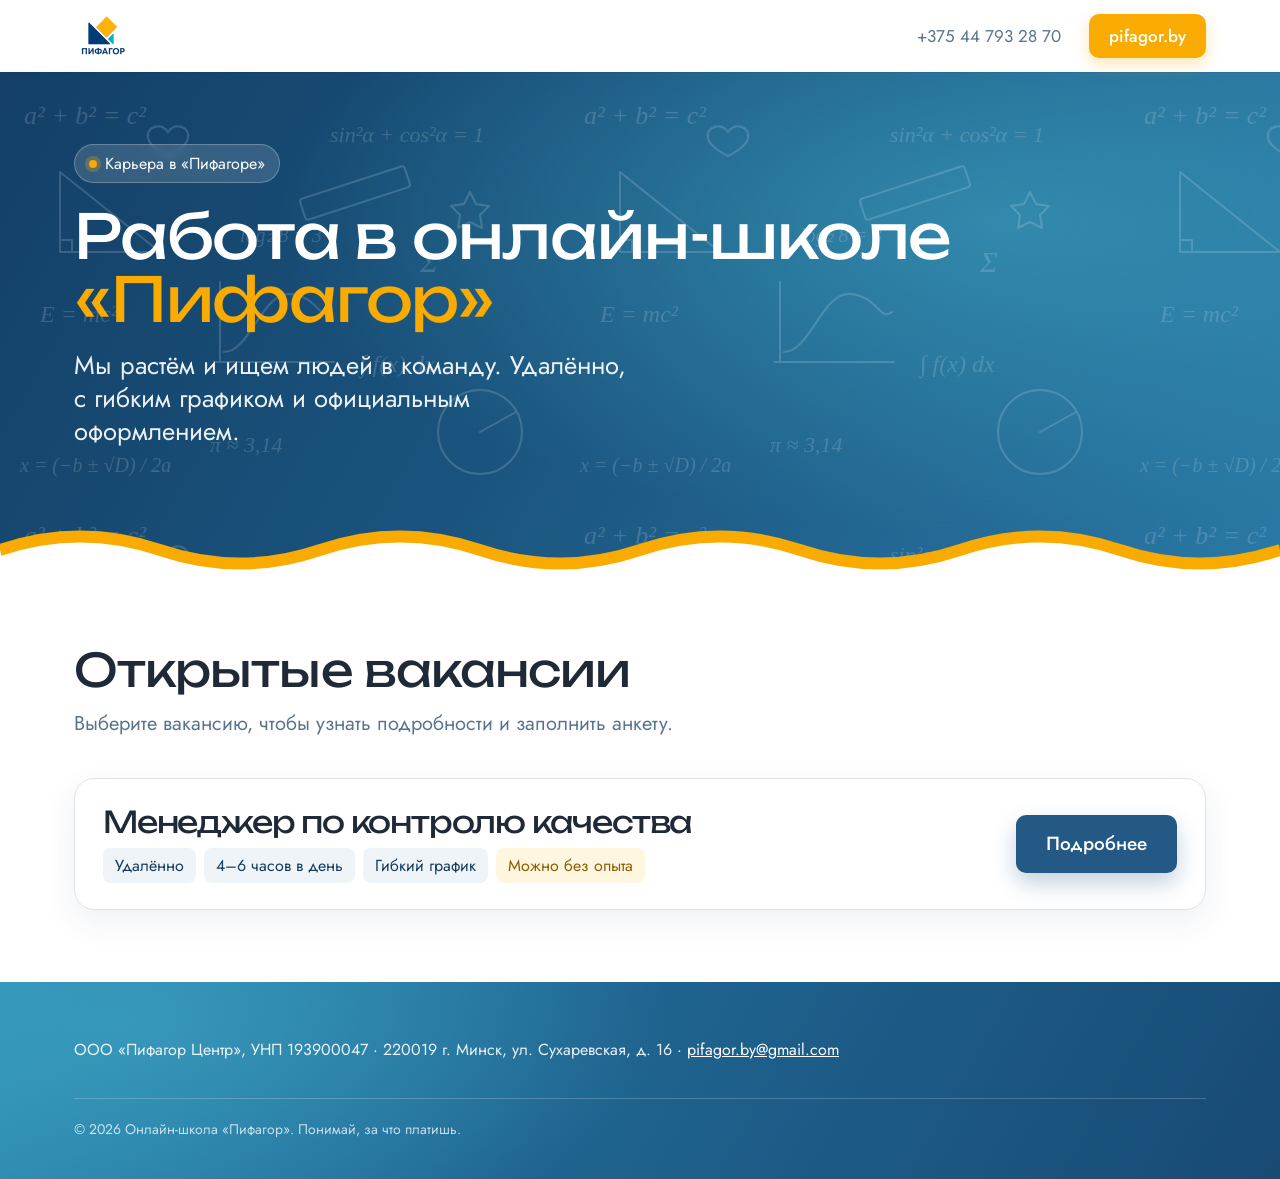
==== index.html @ 450ae8c8 "Add files via upload" ====
<!doctype html>
<html lang="ru">
<head>
  <meta charset="utf-8">
  <meta name="viewport" content="width=device-width, initial-scale=1">
  <title>Вакансии онлайн-школы «Пифагор»</title>
  <meta name="description" content="Работа в онлайн-школе «Пифагор»: удалённо, гибкий график, официальное оформление.">
  <meta name="theme-color" content="#1a547e">
  <meta property="og:title" content="Вакансии онлайн-школы «Пифагор»">
  <meta property="og:description" content="Удалённая работа в растущей онлайн-школе. Можно без опыта.">
  <meta property="og:image" content="https://nikolajcikstas.github.io/anketa-pifagor/assets/og-vacancy.jpg">
  <link rel="icon" type="image/png" href="assets/favicon.png">
  <link rel="apple-touch-icon" href="assets/icon-180.png">
  <link rel="preconnect" href="https://fonts.googleapis.com">
  <link rel="preconnect" href="https://fonts.gstatic.com" crossorigin>
  <link href="https://fonts.googleapis.com/css2?family=Unbounded:wght@400;500&family=Jost:wght@400;500;600&display=swap" rel="stylesheet">
  <link rel="stylesheet" href="assets/style.css">
  <style>
    .jobs { display: grid; gap: 18px; }
    .job { display: grid; grid-template-columns: 1fr auto; gap: 18px; align-items: center; background: #fff; border: 1px solid var(--line); border-radius: 20px; padding: 26px 28px; text-decoration: none; color: var(--text); box-shadow: 0 12px 34px rgba(18,59,94,.07); transition: transform .2s, box-shadow .2s; }
    .job:hover { transform: translateY(-3px); box-shadow: 0 18px 40px rgba(18,59,94,.12); }
    .job h2 { font-family: var(--font-head); font-weight: 400; letter-spacing: -.04em; font-size: clamp(22px, 2.6vw, 30px); margin: 0 0 10px; line-height: 1.1; }
    .job .tags { display: flex; flex-wrap: wrap; gap: 8px; }
    .job .tag { background: var(--bg-card); color: var(--navy-deep); padding: 6px 12px; border-radius: 8px; font-size: 16px; }
    .job .tag--gold { background: var(--gold-soft); color: #8a5d00; }
    @media (max-width: 600px) { .job { grid-template-columns: 1fr; padding: 22px 18px; } .job .btn { width: 100%; } }
  </style>
</head>
<body>
<header class="site-header">
  <div class="container">
    <a class="brand" href="https://pifagor.by/" aria-label="Онлайн-школа «Пифагор» — на главную"><img src="assets/logo.png" alt="Пифагор" width="57" height="52"></a>
    <nav class="header-nav"><a class="phone" href="tel:+375447932870">+375 44 793 28 70</a><a class="btn-header" href="https://pifagor.by/">pifagor.by</a></nav>
  </div>
</header>
<main>
  <section class="hero" style="padding-bottom:90px">
    <div class="container" style="grid-template-columns:1fr">
      <div>
        <div class="hero-badge"><span class="dot"></span> Карьера в «Пифагоре»</div>
        <h1>Работа в&nbsp;онлайн-школе <span class="accent">«Пифагор»</span></h1>
        <p class="hero-lead">Мы растём и ищем людей в команду. Удалённо, с гибким графиком и официальным оформлением.</p>
      </div>
    </div>
  </section>
  <svg class="wave" viewBox="0 0 1440 46" preserveAspectRatio="none" aria-hidden="true"><path d="M0 22 C 60 4, 120 4, 180 22 S 300 40, 360 22 S 480 4, 540 22 S 660 40, 720 22 S 840 4, 900 22 S 1020 40, 1080 22 S 1200 4, 1260 22 S 1380 40, 1440 22 V 46 H 0 Z" fill="#fff"/><path d="M0 22 C 60 4, 120 4, 180 22 S 300 40, 360 22 S 480 4, 540 22 S 660 40, 720 22 S 840 4, 900 22 S 1020 40, 1080 22 S 1200 4, 1260 22 S 1380 40, 1440 22" fill="none" stroke="#f9ab01" stroke-width="12"/></svg>
  <section class="section">
    <div class="container">
      <h2 class="section-title">Открытые вакансии</h2>
      <p class="section-sub">Выберите вакансию, чтобы узнать подробности и заполнить анкету.</p>
      <div class="jobs">
        <a class="job" href="vakansii/menedzher-po-kontrolyu-kachestva/">
          <div>
            <h2>Менеджер по контролю качества</h2>
            <div class="tags"><span class="tag">Удалённо</span><span class="tag">4–6 часов в день</span><span class="tag">Гибкий график</span><span class="tag tag--gold">Можно без опыта</span></div>
          </div>
          <span class="btn btn-navy">Подробнее</span>
        </a>
      </div>
    </div>
  </section>
</main>
<footer class="site-footer">
  <div class="container">
    <div class="footer-legal">ООО «Пифагор Центр», УНП 193900047 · 220019 г. Минск, ул. Сухаревская, д. 16 · <a href="mailto:pifagor.by@gmail.com" style="color:#fff">pifagor.by@gmail.com</a></div>
    <div class="copyright">© 2026 Онлайн-школа «Пифагор». Понимай, за что платишь.</div>
  </div>
</footer>
</body>
</html>
---- assets/style.css ----
/* Пифагор — вакансии. Палитра и шрифты повторяют pifagor.by */
:root {
  --navy: #1a547e;
  --navy-2: #245985;
  --navy-deep: #123b5e;
  --gold: #f9ab01;
  --gold-soft: #fff6e0;
  --cyan: #40a8c5;
  --teal: #1d809f;
  --bg: #ffffff;
  --bg-soft: #f4fafc;
  --bg-card: #eef4f8;
  --line: #dfe3e8;
  --text: #1f2937;
  --muted: #5a738e;
  --danger: #b91c1c;
  --ok: #15803d;
  --radius: 16px;
  --field-h: 54px;
  --font-head: "Unbounded", "Jost", sans-serif;
  --font-body: "Jost", system-ui, -apple-system, "Segoe UI", Roboto, sans-serif;
  color-scheme: light;
}

*, *::before, *::after { box-sizing: border-box; }
html { scroll-behavior: smooth; -webkit-text-size-adjust: 100%; }
body {
  margin: 0;
  background: var(--bg);
  color: var(--text);
  font-family: var(--font-body);
  font-size: 18px;
  line-height: 1.45;
  -webkit-font-smoothing: antialiased;
  -moz-osx-font-smoothing: grayscale;
  text-rendering: optimizeLegibility;
  font-kerning: normal;
  letter-spacing: 0;
  word-spacing: normal;
  overflow-x: hidden;
}
img { max-width: 100%; display: block; }
a { color: var(--navy-2); }
.container { width: 100%; max-width: 1180px; margin: 0 auto; padding: 0 24px; }
[hidden] { display: none !important; }
.visually-hidden { position: absolute !important; width: 1px; height: 1px; overflow: hidden; clip: rect(0 0 0 0); white-space: nowrap; }

/* ---------- Header ---------- */
.site-header { background: #fff; position: sticky; top: 0; z-index: 30; box-shadow: 0 1px 0 rgba(15, 40, 70, .06); }
.site-header .container { display: flex; align-items: center; justify-content: space-between; height: 72px; gap: 16px; }
.brand { display: flex; align-items: center; text-decoration: none; }
.brand img { height: 52px; width: auto; }
.header-nav { display: flex; align-items: center; gap: 28px; font-size: 17px; }
.header-nav a { color: var(--text); text-decoration: none; transition: color .15s; }
.header-nav a:hover { color: var(--navy-2); }
.header-nav .phone { color: var(--muted); }
.btn-header { background: var(--gold); color: #fff !important; padding: 10px 20px; border-radius: 10px; font-weight: 500; box-shadow: 0 6px 16px rgba(249, 171, 1, .3); }
.btn-header:hover { filter: brightness(1.05); }

/* ---------- Hero ---------- */
.hero {
  position: relative;
  color: #fff;
  background:
    radial-gradient(1200px 520px at 78% 30%, rgba(64, 168, 197, .55), transparent 60%),
    linear-gradient(120deg, #133f66 0%, #1a547e 45%, #2a79a6 100%);
  overflow: hidden;
  padding: 72px 0 120px;
}
.hero::before { /* математические «каракули», как на главной */
  content: "";
  position: absolute; inset: 0;
  background-image: url("doodles.svg");
  background-size: 560px auto;
  opacity: .16;
  pointer-events: none;
}
.hero .container { position: relative; display: grid; grid-template-columns: 1.4fr .6fr; align-items: end; gap: 24px; }
.hero .container > *, .apply-grid > *, .offer-wrap > * { min-width: 0; }
.hero-badge {
  display: inline-flex; align-items: center; gap: 8px;
  background: rgba(255, 255, 255, .14); border: 1px solid rgba(255, 255, 255, .25);
  padding: 7px 14px; border-radius: 999px; font-size: 16px; margin-bottom: 22px;
  backdrop-filter: blur(4px);
}
.hero-badge .dot { width: 8px; height: 8px; border-radius: 50%; background: var(--gold); box-shadow: 0 0 0 4px rgba(249, 171, 1, .25); }
.hero h1 {
  font-family: var(--font-head); font-weight: 400;
  font-size: clamp(34px, 4.8vw, 62px); line-height: 1.02; letter-spacing: -.02em;
  margin: 0 0 18px;
}
.hero h1 .accent { color: var(--gold); display: block; }
.hero-lead { font-size: clamp(19px, 2vw, 26px); line-height: 1.3; max-width: 560px; margin: 0 0 30px; color: rgba(255, 255, 255, .92); }
.hero-chips { display: flex; flex-wrap: wrap; gap: 10px; margin-bottom: 34px; }
.chip {
  display: inline-flex; align-items: center; gap: 8px;
  background: #fff; color: var(--navy-deep); border-radius: 10px;
  padding: 9px 14px; font-size: 17px; line-height: 1.1;
  box-shadow: 0 6px 18px rgba(8, 30, 55, .18);
}
.chip svg { flex: none; }
.hero-cta { display: flex; flex-wrap: wrap; gap: 14px; align-items: center; }
.hero-art { position: relative; align-self: end; justify-self: center; margin-bottom: -120px; }
.hero-art img { width: min(380px, 100%); filter: drop-shadow(0 30px 40px rgba(5, 25, 45, .35)); }

/* ---------- Buttons ---------- */
.btn {
  -webkit-appearance: none; appearance: none; border: 0; cursor: pointer;
  display: inline-flex; align-items: center; justify-content: center; gap: 10px;
  min-height: 58px; padding: 0 30px; border-radius: 10px;
  font-family: var(--font-body); font-size: 19px; font-weight: 500; text-decoration: none;
  transition: transform .15s ease, box-shadow .15s ease, background .15s, filter .15s;
}
.btn:active { transform: translateY(1px); }
.btn-gold { background: var(--gold); color: #fff; box-shadow: 0 10px 24px rgba(249, 171, 1, .35); }
.btn-gold:hover { filter: brightness(1.05); box-shadow: 0 12px 28px rgba(249, 171, 1, .45); }
.btn-navy { background: var(--navy-2); color: #fff; box-shadow: 0 10px 22px rgba(36, 89, 133, .28); }
.btn-navy:hover { background: #1f4f78; }
.btn-ghost { background: #fff; color: var(--navy-2); border: 1.5px solid var(--line); }
.btn-ghost:hover { border-color: var(--navy-2); }
.btn-link-light { color: #fff; text-decoration: underline; text-underline-offset: 4px; font-size: 18px; }
.btn[disabled] { opacity: .6; cursor: progress; }

/* ---------- Wave ---------- */
.wave { display: block; width: 100%; height: 46px; margin-top: -40px; position: relative; z-index: 3; }
.wave--top { margin-top: 0; margin-bottom: -6px; }

/* ---------- Sections ---------- */
section { scroll-margin-top: 80px; }
.section { padding: 72px 0; }
.section--soft { background: var(--bg-soft); }
.section-title {
  font-family: var(--font-head); font-weight: 400; letter-spacing: -.02em;
  font-size: clamp(28px, 3.6vw, 46px); line-height: 1.05; margin: 0 0 14px;
}
.section-sub { color: var(--muted); font-size: 20px; margin: 0 0 40px; max-width: 720px; }

/* intro from Ivan */
.intro { display: grid; grid-template-columns: auto 1fr; gap: 22px; align-items: start; background: #fff; border: 1px solid var(--line); border-radius: 20px; padding: 28px 30px; box-shadow: 0 12px 34px rgba(18, 59, 94, .07); }
.intro-avatar { width: 64px; height: 64px; border-radius: 50%; background: linear-gradient(135deg, var(--navy-2), var(--cyan)); color: #fff; display: grid; place-items: center; font-family: var(--font-head); font-size: 26px; }
.intro p { margin: 0 0 8px; font-size: 20px; }
.intro .sign { color: var(--muted); font-size: 16px; margin: 0; }

/* duties */
.duties { display: grid; grid-template-columns: repeat(3, 1fr); gap: 18px; }
.duty {
  position: relative; background: var(--bg-card); border-radius: var(--radius);
  padding: 26px 24px 24px; overflow: hidden; min-height: 170px;
  transition: transform .2s ease, box-shadow .2s ease;
}
.duty:hover { transform: translateY(-3px); box-shadow: 0 16px 30px rgba(18, 59, 94, .1); }
.duty:nth-child(3n+2) { background: #e7f5f9; }
.duty:nth-child(3n) { background: var(--gold-soft); }
.duty-icon { width: 48px; height: 48px; border-radius: 12px; background: #fff; display: grid; place-items: center; margin-bottom: 16px; color: var(--navy-2); box-shadow: 0 6px 14px rgba(18, 59, 94, .08); }
.duty:nth-child(3n+2) .duty-icon { color: var(--teal); }
.duty:nth-child(3n) .duty-icon { color: #d99400; }
.duty p { margin: 0; font-size: 19px; line-height: 1.35; }
.duty::after { /* большой полупрозрачный номер, как буквы-предметы на главной */
  content: attr(data-n); position: absolute; right: 14px; bottom: -18px;
  font-family: var(--font-head); font-size: 96px; letter-spacing: -.03em;
  color: rgba(26, 84, 126, .08); line-height: 1; pointer-events: none;
}

/* offer */
.offer-wrap { display: grid; grid-template-columns: 1fr 1fr; gap: 48px 64px; }
.offer-list { list-style: none; padding: 0; margin: 0; display: grid; gap: 22px; }
.offer-item { display: grid; grid-template-columns: 58px 1fr; gap: 14px; align-items: start; }
.offer-num { font-family: var(--font-head); font-size: 34px; letter-spacing: -.02em; color: var(--gold); line-height: 1; padding-top: 2px; }
.offer-item h3 { margin: 0 0 2px; font-size: 21px; font-weight: 500; }
.offer-item p { margin: 0; color: var(--muted); font-size: 17px; }
.who-card {
  position: relative; border-radius: 22px; padding: 36px 34px; color: #fff; overflow: hidden;
  background: radial-gradient(500px 300px at 90% 0%, rgba(64, 168, 197, .6), transparent 60%), linear-gradient(140deg, #133f66, #1f6591);
  align-self: start;
}
.who-card::before { content: ""; position: absolute; inset: 0; background: url("doodles.svg") center/420px auto; opacity: .12; }
.who-card > * { position: relative; }
.who-card h3 { font-family: var(--font-head); font-weight: 400; font-size: 28px; letter-spacing: -.02em; margin: 0 0 16px; line-height: 1.1; }
.who-card ul { margin: 0 0 26px; padding: 0; list-style: none; display: grid; gap: 10px; font-size: 19px; }
.who-card li { display: flex; gap: 10px; align-items: flex-start; }
.who-card li::before { content: ""; flex: none; width: 10px; height: 10px; margin-top: 8px; background: var(--gold); transform: rotate(45deg); border-radius: 2px; }
.who-card .slogan { font-family: var(--font-head); font-size: 15px; letter-spacing: .02em; color: var(--gold); text-transform: uppercase; margin: 0 0 10px; }

/* steps of hiring */
.hire-steps { display: grid; grid-template-columns: repeat(4, 1fr); gap: 16px; counter-reset: s; }
.hire-step { background: #fff; border: 1px solid var(--line); border-radius: var(--radius); padding: 22px 20px; position: relative; }
.hire-step .n { width: 36px; height: 36px; border-radius: 50%; background: var(--navy-2); color: #fff; display: grid; place-items: center; font-family: var(--font-head); font-size: 15px; margin-bottom: 12px; }
.hire-step:last-child .n { background: var(--gold); }
.hire-step h3 { margin: 0 0 4px; font-size: 20px; font-weight: 500; }
.hire-step p { margin: 0; color: var(--muted); font-size: 16px; }

/* ---------- Form ---------- */
.apply { background: var(--bg-soft); padding: 80px 0 90px; position: relative; }
.apply-grid { display: grid; grid-template-columns: .85fr 1.15fr; gap: 48px; align-items: start; }
.apply-aside h2 { margin-bottom: 16px; }
.apply-aside p { color: var(--muted); font-size: 19px; margin: 0 0 22px; }
.aside-contacts { display: grid; gap: 12px; margin-top: 28px; }
.aside-contacts a { display: inline-flex; align-items: center; gap: 12px; color: var(--text); text-decoration: none; font-size: 18px; }
.aside-contacts a:hover { color: var(--navy-2); }
.aside-contacts .ic { width: 42px; height: 42px; border-radius: 12px; display: grid; place-items: center; color: #fff; flex: none; }
.ic-inst { background: radial-gradient(circle at 30% 107%, #fdf497 0%, #fd5949 45%, #d6249f 60%, #285AEB 90%); }
.ic-mail { background: var(--navy-2); }
.ic-phone { background: var(--teal); }

.form-card {
  background: #fff; border-radius: 22px; padding: 34px 34px 28px;
  box-shadow: 0 24px 60px rgba(18, 59, 94, .12);
  border-bottom: 4px solid var(--gold);
  position: relative;
}
.form-head { display: flex; align-items: center; gap: 16px; margin-bottom: 24px; }
.progress-ring { width: 56px; height: 56px; flex: none; position: relative; }
.progress-ring svg { width: 56px; height: 56px; transform: rotate(-90deg); }
.progress-ring circle { fill: none; stroke-width: 4; }
.progress-ring .bg { stroke: #eef0f4; }
.progress-ring .fg { stroke: var(--gold); stroke-linecap: round; transition: stroke-dashoffset .4s ease; }
.progress-ring span { position: absolute; inset: 0; display: grid; place-items: center; font-size: 15px; font-weight: 500; color: var(--navy-deep); }
.form-head h3 { margin: 0; font-family: var(--font-head); font-weight: 400; font-size: 22px; letter-spacing: -.01em; line-height: 1.15; }
.form-head small { display: block; color: var(--muted); font-size: 15px; margin-top: 4px; font-family: var(--font-body); letter-spacing: 0; }

.step { display: none; animation: fadeIn .3s ease; }
.step.is-active { display: block; }
@keyframes fadeIn { from { opacity: 0; transform: translateY(6px); } to { opacity: 1; transform: none; } }

.field { margin-bottom: 16px; }
.field-row { display: grid; grid-template-columns: 1fr 1fr; gap: 14px; }
.label { display: block; font-size: 16px; color: var(--muted); margin: 0 0 7px; }
.label .req { color: var(--danger); }
.input, .select, .textarea {
  width: 100%; height: var(--field-h); padding: 0 18px;
  border: 1.5px solid var(--line); border-radius: 10px; background: #fff;
  font-family: var(--font-body); font-size: 18px; color: var(--text);
  transition: border-color .15s, box-shadow .15s;
  -webkit-appearance: none; appearance: none;
}
.textarea { height: auto; min-height: 116px; padding: 14px 18px; resize: vertical; line-height: 1.4; }
.select { background-image: url("data:image/svg+xml,%3Csvg xmlns='http://www.w3.org/2000/svg' width='14' height='14' viewBox='0 0 24 24' fill='none' stroke='%235a738e' stroke-width='2.5' stroke-linecap='round' stroke-linejoin='round'%3E%3Cpath d='m6 9 6 6 6-6'/%3E%3C/svg%3E"); background-repeat: no-repeat; background-position: right 16px center; padding-right: 44px; }
.input::placeholder, .textarea::placeholder { color: #9ca3af; }
.input:focus, .select:focus, .textarea:focus { outline: none; border-color: var(--navy-2); box-shadow: 0 0 0 4px rgba(36, 89, 133, .12); }
.field.has-error .input, .field.has-error .select, .field.has-error .textarea { border-color: var(--danger); background: #fef2f2; }
.error-msg { display: none; color: var(--danger); font-size: 15px; margin-top: 6px; }
.field.has-error .error-msg { display: block; }
.hint { color: var(--muted); font-size: 14px; margin-top: 6px; }

.choices { display: flex; flex-wrap: wrap; gap: 8px; }
.choice { position: relative; }
.choice input { position: absolute; opacity: 0; inset: 0; cursor: pointer; margin: 0; }
.choice span {
  display: inline-flex; align-items: center; min-height: 46px; padding: 0 16px;
  border: 1.5px solid var(--line); border-radius: 10px; font-size: 17px; background: #fff;
  transition: all .15s; user-select: none;
}
.choice input:checked + span { border-color: var(--navy-2); background: #eaf2f9; color: var(--navy-deep); box-shadow: inset 0 0 0 1px var(--navy-2); }
.choice input:focus-visible + span { box-shadow: 0 0 0 4px rgba(36, 89, 133, .18); }
.field.has-error .choice span { border-color: #f1b3b3; }

.consent { display: grid; grid-template-columns: 24px 1fr; gap: 12px; align-items: start; font-size: 15px; color: var(--muted); line-height: 1.4; margin: 8px 0 18px; cursor: pointer; }
.consent input { width: 22px; height: 22px; margin: 1px 0 0; accent-color: var(--navy-2); cursor: pointer; }
.field.has-error .consent { color: var(--danger); }

.form-actions { display: flex; gap: 12px; margin-top: 8px; }
.form-actions .btn { flex: 1; }
.form-actions .btn-ghost { flex: 0 0 auto; padding: 0 22px; }
.form-foot { margin-top: 16px; font-size: 14px; color: #8c97a6; text-align: center; }
.form-alert { display: none; padding: 14px 16px; border-radius: 12px; font-size: 16px; margin-bottom: 16px; }
.form-alert.is-visible { display: block; }
.form-alert--error { background: #fef2f2; color: var(--danger); border: 1px solid #fecaca; }
.form-alert a { color: inherit; font-weight: 500; }
.hp { position: absolute; left: -9999px; opacity: 0; height: 0; width: 0; }

.spinner { width: 20px; height: 20px; border: 2.5px solid rgba(255, 255, 255, .4); border-top-color: #fff; border-radius: 50%; animation: spin .7s linear infinite; display: none; }
.is-loading .spinner { display: inline-block; }
@keyframes spin { to { transform: rotate(360deg); } }

.success { display: none; text-align: center; padding: 20px 6px 8px; }
.success.is-visible { display: block; animation: fadeIn .4s ease; }
.success-icon { width: 84px; height: 84px; margin: 0 auto 18px; border-radius: 50%; display: grid; place-items: center; background: var(--gold-soft); color: var(--gold); }
.success h3 { font-family: var(--font-head); font-weight: 400; font-size: 28px; letter-spacing: -.02em; margin: 0 0 10px; }
.success p { color: var(--muted); margin: 0 auto 24px; max-width: 420px; }

/* ---------- Footer ---------- */
.site-footer {
  color: #fff; padding: 56px 0 40px; position: relative;
  background: radial-gradient(900px 400px at 10% 20%, rgba(64, 168, 197, .55), transparent 60%), linear-gradient(120deg, #2f8fb7 0%, #1f6591 45%, #184a74 100%);
}
.footer-grid { display: grid; grid-template-columns: 1.3fr 1fr 1fr; gap: 36px; }
.footer-logo { height: 64px; width: auto; margin-bottom: 18px; background: #fff; border-radius: 12px; padding: 6px 8px; }
.footer-legal { font-size: 16px; line-height: 1.5; color: rgba(255, 255, 255, .9); }
.footer-links { list-style: none; margin: 0; padding: 0; display: grid; gap: 8px; font-size: 19px; }
.footer-links a { color: #fff; text-decoration: none; }
.footer-links a:hover { text-decoration: underline; }
.footer-social { display: flex; gap: 12px; margin: 14px 0; }
.footer-social a { width: 48px; height: 48px; border-radius: 12px; display: grid; place-items: center; color: #fff; }
.footer-social .tg { background: #2aabee; }
.footer-cta p { margin: 0 0 4px; font-size: 18px; }
.footer-cta a.mail { color: #fff; }
.copyright { margin-top: 36px; padding-top: 20px; border-top: 1px solid rgba(255, 255, 255, .2); font-size: 14px; color: rgba(255, 255, 255, .75); }

/* sticky mobile CTA */
.mobile-cta { display: none; }

/* ---------- Responsive ---------- */
@media (max-width: 1024px) {
  .duties { grid-template-columns: repeat(2, 1fr); }
  .hire-steps { grid-template-columns: repeat(2, 1fr); }
  .apply-grid { grid-template-columns: 1fr; gap: 32px; }
  .offer-wrap { grid-template-columns: 1fr; }
}
@media (max-width: 820px) {
  .header-nav a:not(.btn-header) { display: none; }
  .hero { padding: 44px 0 40px; }
  .hero .container { grid-template-columns: 1fr; }
  .hero-art { margin: 6px auto -40px; }
  .hero-art img { width: 210px; }
  .footer-grid { grid-template-columns: 1fr; gap: 28px; }
}
@media (max-width: 600px) {
  body { font-size: 17px; }
  .container { padding: 0 16px; }
  .site-header .container { height: 62px; }
  .brand img { height: 44px; }
  .btn-header { padding: 9px 14px; font-size: 15px; }
  .section { padding: 52px 0; }
  .duties { grid-template-columns: 1fr; gap: 12px; }
  .duty { min-height: 0; padding: 20px 18px; display: grid; grid-template-columns: 44px 1fr; gap: 14px; align-items: center; }
  .duty-icon { margin: 0; width: 44px; height: 44px; }
  .duty p { font-size: 18px; }
  .duty::after { font-size: 64px; bottom: -10px; }
  .hire-steps { grid-template-columns: 1fr; }
  .intro { grid-template-columns: 1fr; padding: 22px; gap: 14px; }
  .intro p { font-size: 18px; }
  .form-card { padding: 24px 18px 20px; border-radius: 18px; }
  .field-row { grid-template-columns: 1fr; gap: 0; }
  .form-head h3 { font-size: 19px; }
  .hero-cta .btn { width: 100%; }
  .chip { font-size: 15px; padding: 8px 12px; }
  /* мобильная типографика: ровный трекинг, без статуи */
  .hero { padding: 36px 0 56px; }
  .hero-art { display: none; }
  .hero h1 { font-size: 30px; line-height: 1.12; letter-spacing: 0; margin-bottom: 16px; }
  .hero-badge { font-size: 14px; margin-bottom: 18px; }
  .hero-lead { font-size: 18px; line-height: 1.4; margin-bottom: 24px; }
  .hero-chips { margin-bottom: 26px; }
  .section-title { font-size: 26px; line-height: 1.15; letter-spacing: 0; }
  .section-sub { font-size: 17px; margin-bottom: 28px; }
  .who-card { padding: 28px 22px; }
  .who-card h3 { font-size: 22px; letter-spacing: 0; line-height: 1.2; }
  .who-card ul { font-size: 17px; }
  .offer-num { font-size: 26px; letter-spacing: 0; }
  .offer-item { grid-template-columns: 44px 1fr; }
  .offer-item h3 { font-size: 19px; }
  .success h3 { font-size: 23px; letter-spacing: 0; }
  .btn { font-size: 18px; }
  .apply { padding: 56px 0 70px; }
  .mobile-cta {
    display: block; position: fixed; left: 12px; right: 12px; bottom: 12px; z-index: 40;
    transform: translateY(140%); transition: transform .25s ease;
  }
  .mobile-cta.is-visible { transform: none; }
  .mobile-cta .btn { width: 100%; }
}
@media (prefers-reduced-motion: reduce) {
  *, *::before, *::after { animation: none !important; transition: none !important; }
  html { scroll-behavior: auto; }
}
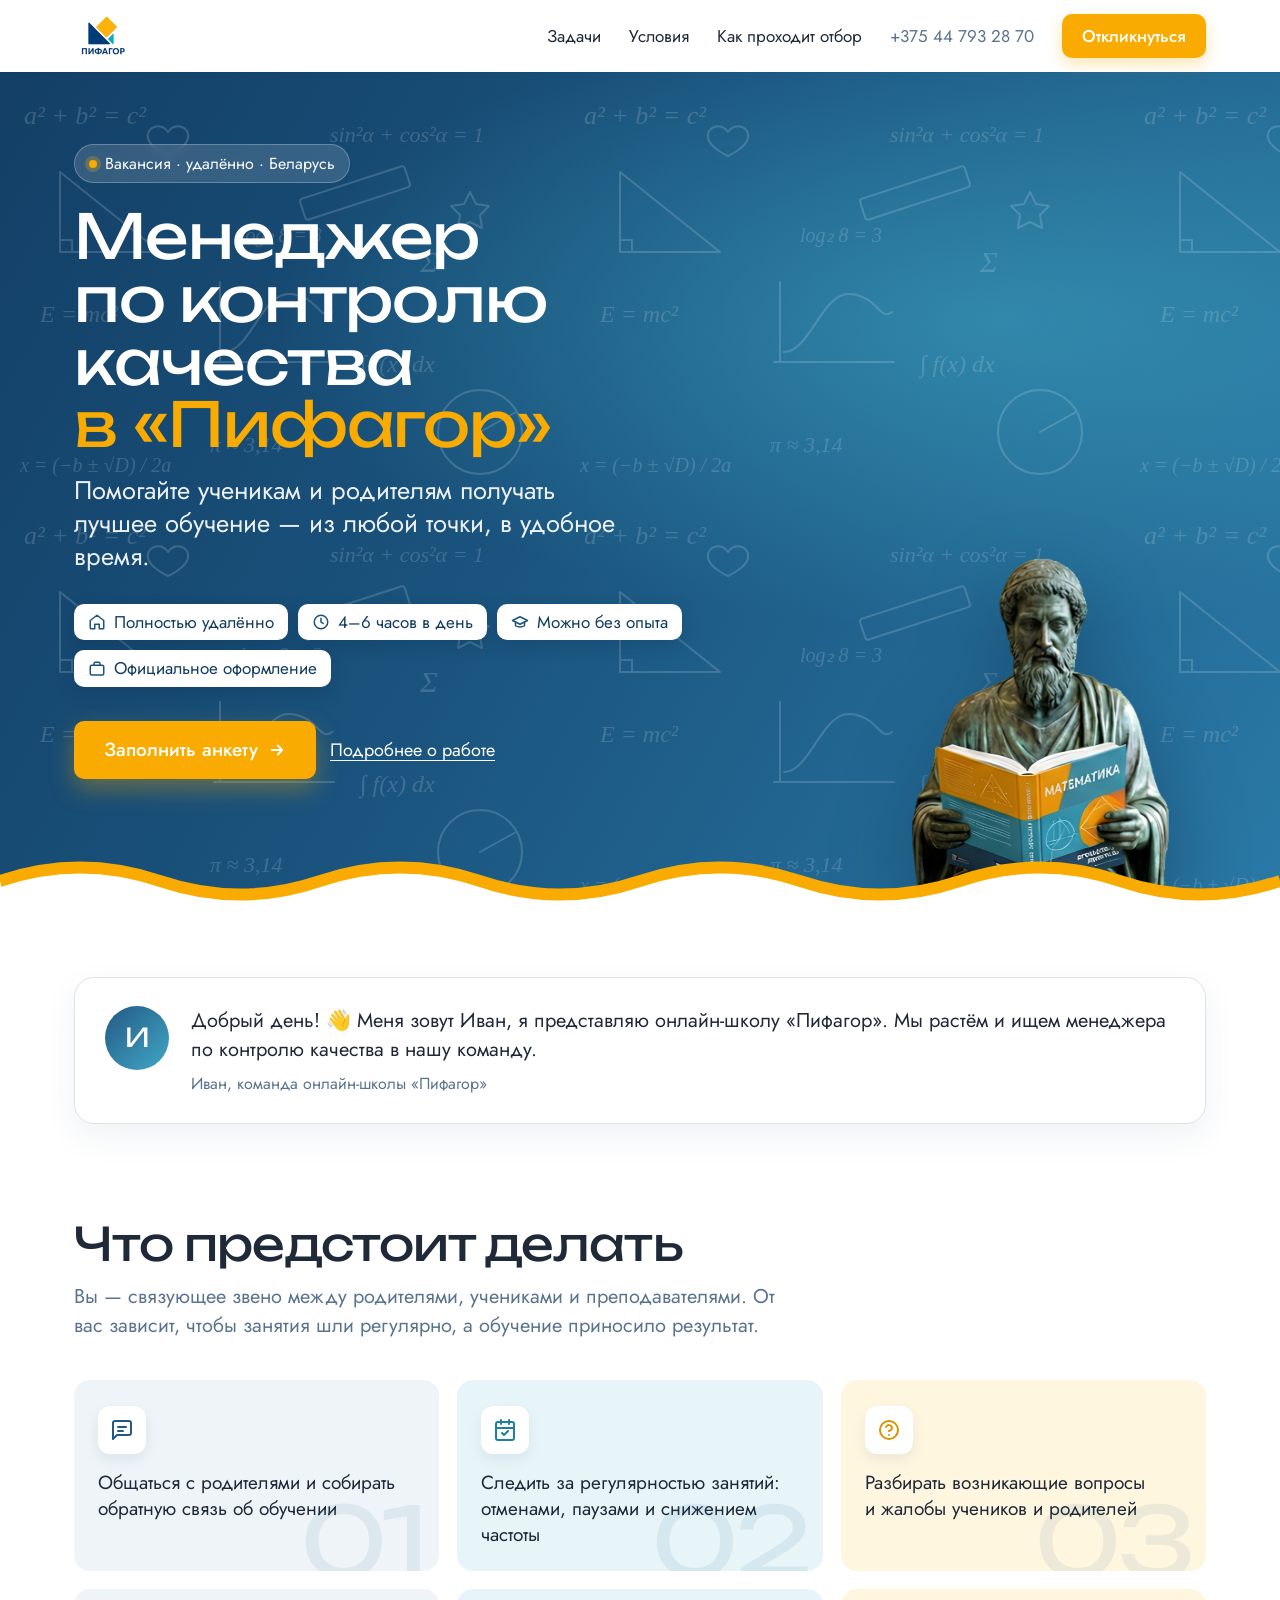
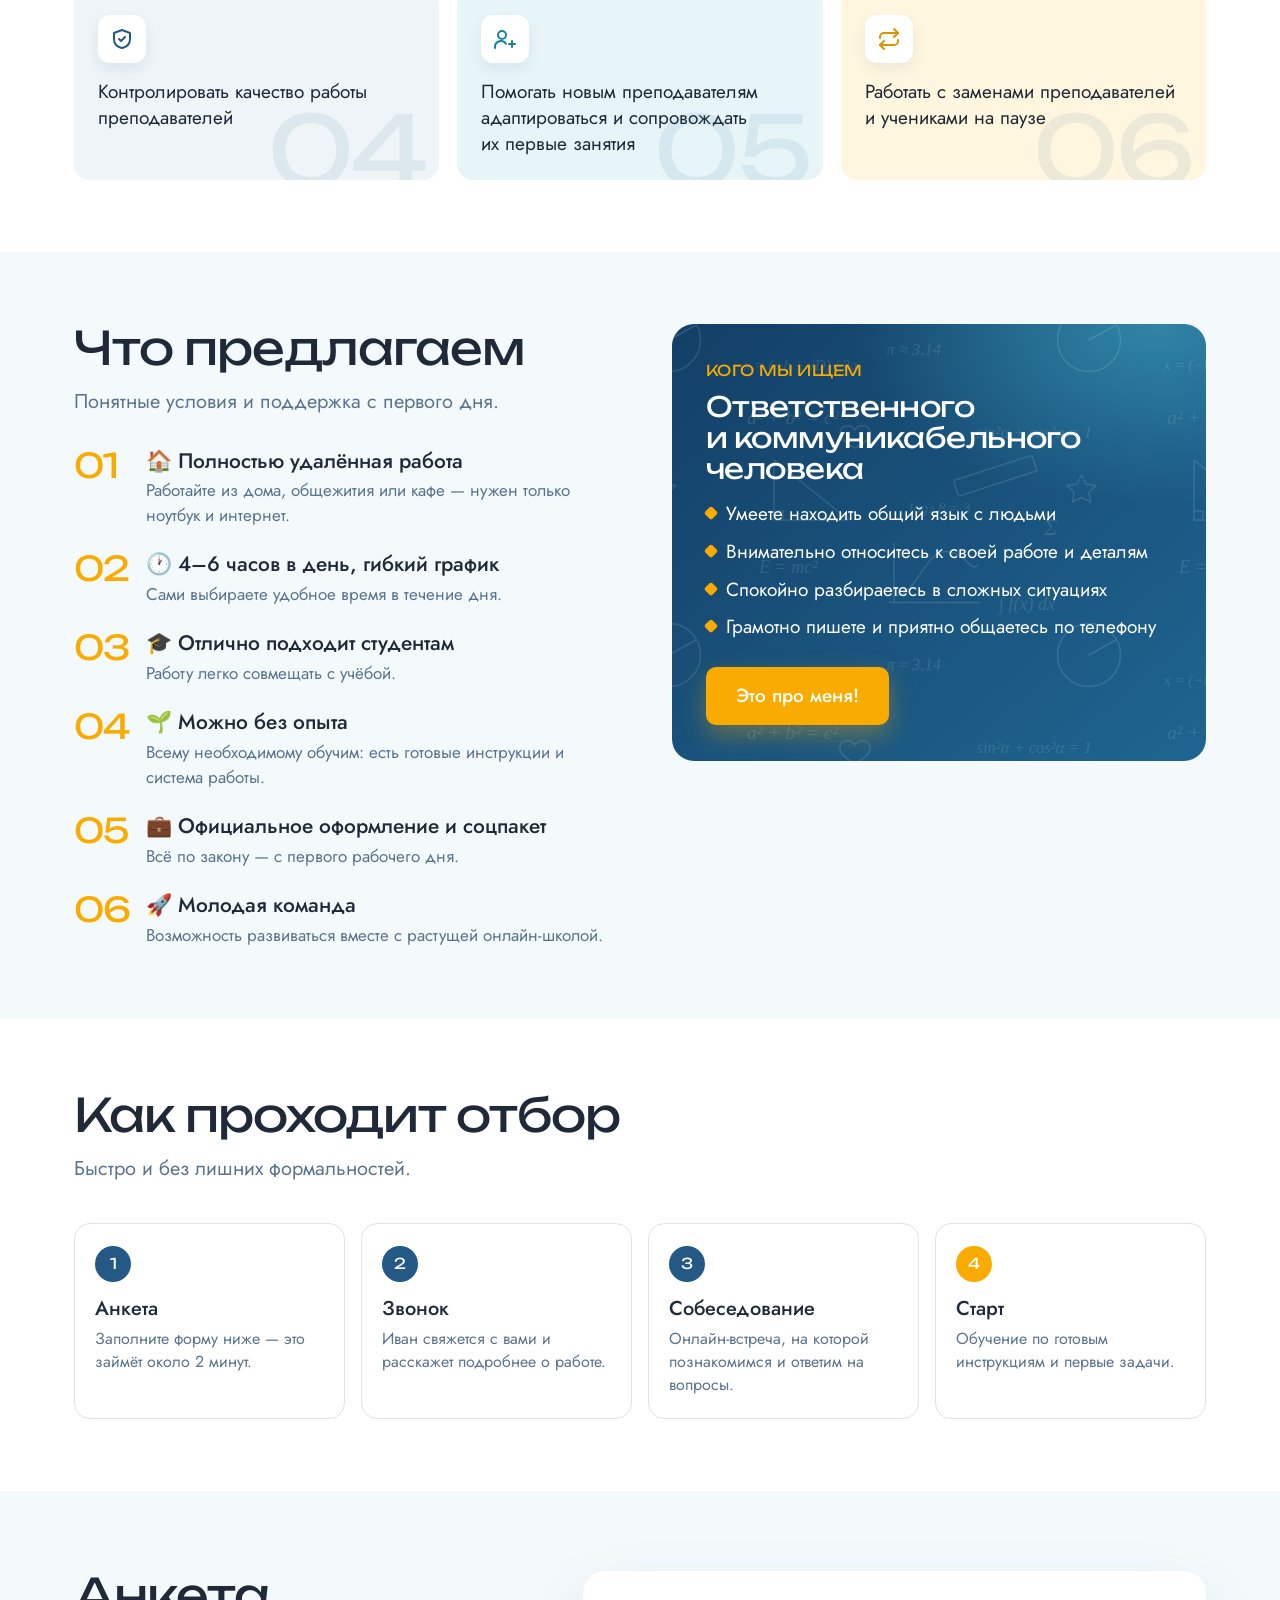
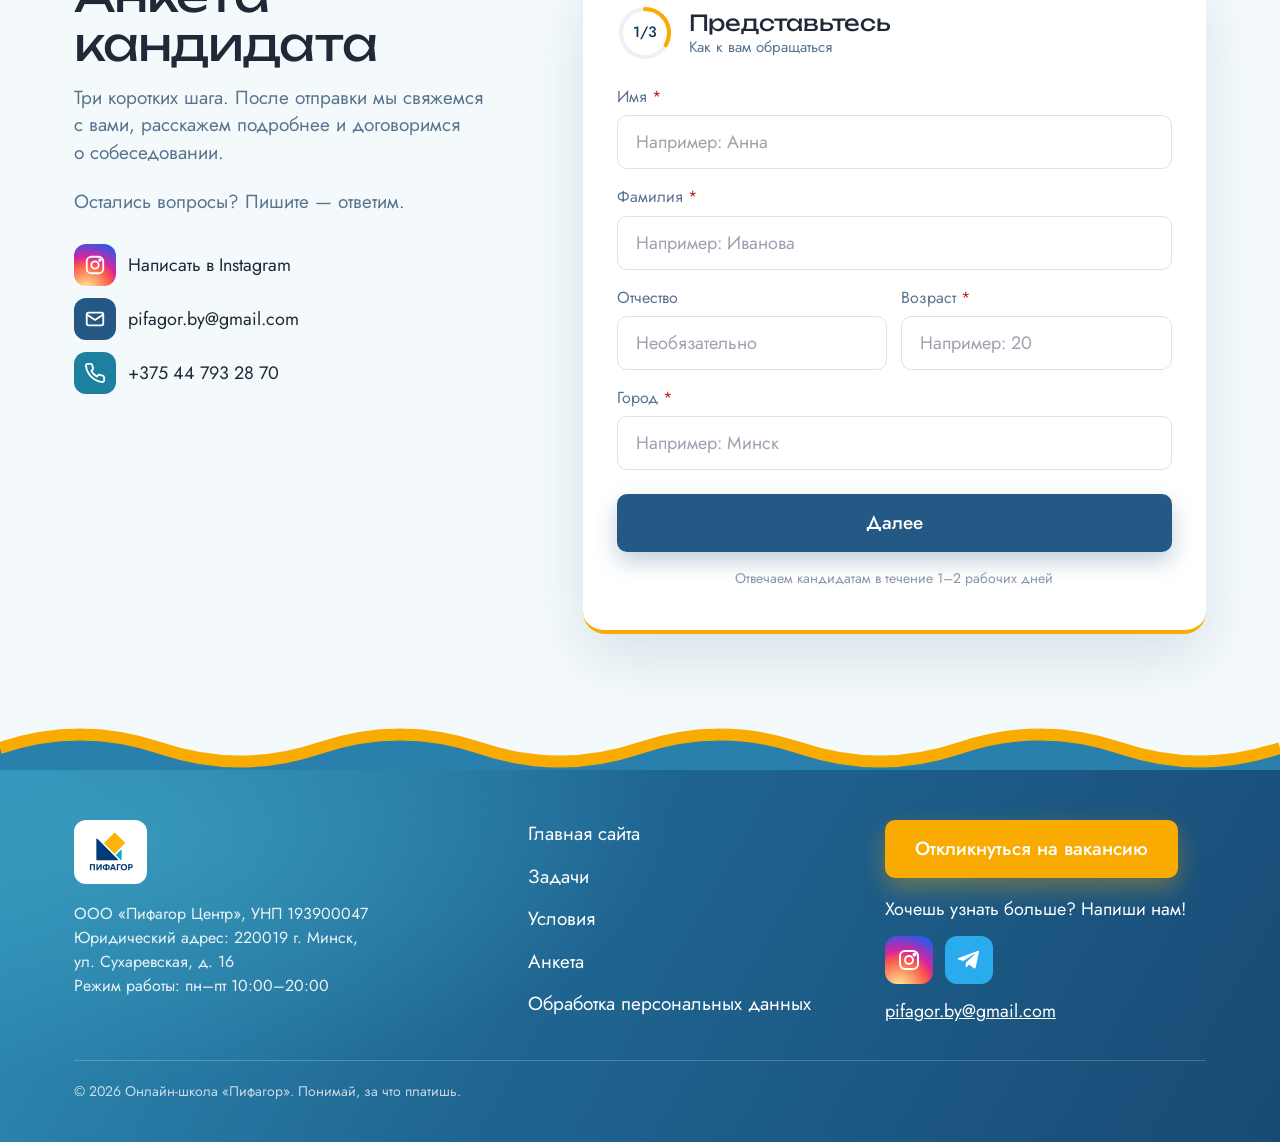
==== commit 25e801c3: "Add files via upload" ====
--- a/index.html
+++ b/index.html
@@ -1,70 +1,7 @@
 <!doctype html>
-<html lang="ru">
-<head>
-  <meta charset="utf-8">
-  <meta name="viewport" content="width=device-width, initial-scale=1">
-  <title>Вакансии онлайн-школы «Пифагор»</title>
-  <meta name="description" content="Работа в онлайн-школе «Пифагор»: удалённо, гибкий график, официальное оформление.">
-  <meta name="theme-color" content="#1a547e">
-  <meta property="og:title" content="Вакансии онлайн-школы «Пифагор»">
-  <meta property="og:description" content="Удалённая работа в растущей онлайн-школе. Можно без опыта.">
-  <meta property="og:image" content="https://nikolajcikstas.github.io/anketa-pifagor/assets/og-vacancy.jpg">
-  <link rel="icon" type="image/png" href="assets/favicon.png">
-  <link rel="apple-touch-icon" href="assets/icon-180.png">
-  <link rel="preconnect" href="https://fonts.googleapis.com">
-  <link rel="preconnect" href="https://fonts.gstatic.com" crossorigin>
-  <link href="https://fonts.googleapis.com/css2?family=Unbounded:wght@400;500&family=Jost:wght@400;500;600&display=swap" rel="stylesheet">
-  <link rel="stylesheet" href="assets/style.css">
-  <style>
-    .jobs { display: grid; gap: 18px; }
-    .job { display: grid; grid-template-columns: 1fr auto; gap: 18px; align-items: center; background: #fff; border: 1px solid var(--line); border-radius: 20px; padding: 26px 28px; text-decoration: none; color: var(--text); box-shadow: 0 12px 34px rgba(18,59,94,.07); transition: transform .2s, box-shadow .2s; }
-    .job:hover { transform: translateY(-3px); box-shadow: 0 18px 40px rgba(18,59,94,.12); }
-    .job h2 { font-family: var(--font-head); font-weight: 400; letter-spacing: -.04em; font-size: clamp(22px, 2.6vw, 30px); margin: 0 0 10px; line-height: 1.1; }
-    .job .tags { display: flex; flex-wrap: wrap; gap: 8px; }
-    .job .tag { background: var(--bg-card); color: var(--navy-deep); padding: 6px 12px; border-radius: 8px; font-size: 16px; }
-    .job .tag--gold { background: var(--gold-soft); color: #8a5d00; }
-    @media (max-width: 600px) { .job { grid-template-columns: 1fr; padding: 22px 18px; } .job .btn { width: 100%; } }
-  </style>
-</head>
-<body>
-<header class="site-header">
-  <div class="container">
-    <a class="brand" href="https://pifagor.by/" aria-label="Онлайн-школа «Пифагор» — на главную"><img src="assets/logo.png" alt="Пифагор" width="57" height="52"></a>
-    <nav class="header-nav"><a class="phone" href="tel:+375447932870">+375 44 793 28 70</a><a class="btn-header" href="https://pifagor.by/">pifagor.by</a></nav>
-  </div>
-</header>
-<main>
-  <section class="hero" style="padding-bottom:90px">
-    <div class="container" style="grid-template-columns:1fr">
-      <div>
-        <div class="hero-badge"><span class="dot"></span> Карьера в «Пифагоре»</div>
-        <h1>Работа в&nbsp;онлайн-школе <span class="accent">«Пифагор»</span></h1>
-        <p class="hero-lead">Мы растём и ищем людей в команду. Удалённо, с гибким графиком и официальным оформлением.</p>
-      </div>
-    </div>
-  </section>
-  <svg class="wave" viewBox="0 0 1440 46" preserveAspectRatio="none" aria-hidden="true"><path d="M0 22 C 60 4, 120 4, 180 22 S 300 40, 360 22 S 480 4, 540 22 S 660 40, 720 22 S 840 4, 900 22 S 1020 40, 1080 22 S 1200 4, 1260 22 S 1380 40, 1440 22 V 46 H 0 Z" fill="#fff"/><path d="M0 22 C 60 4, 120 4, 180 22 S 300 40, 360 22 S 480 4, 540 22 S 660 40, 720 22 S 840 4, 900 22 S 1020 40, 1080 22 S 1200 4, 1260 22 S 1380 40, 1440 22" fill="none" stroke="#f9ab01" stroke-width="12"/></svg>
-  <section class="section">
-    <div class="container">
-      <h2 class="section-title">Открытые вакансии</h2>
-      <p class="section-sub">Выберите вакансию, чтобы узнать подробности и заполнить анкету.</p>
-      <div class="jobs">
-        <a class="job" href="vakansii/menedzher-po-kontrolyu-kachestva/">
-          <div>
-            <h2>Менеджер по контролю качества</h2>
-            <div class="tags"><span class="tag">Удалённо</span><span class="tag">4–6 часов в день</span><span class="tag">Гибкий график</span><span class="tag tag--gold">Можно без опыта</span></div>
-          </div>
-          <span class="btn btn-navy">Подробнее</span>
-        </a>
-      </div>
-    </div>
-  </section>
-</main>
-<footer class="site-footer">
-  <div class="container">
-    <div class="footer-legal">ООО «Пифагор Центр», УНП 193900047 · 220019 г. Минск, ул. Сухаревская, д. 16 · <a href="mailto:pifagor.by@gmail.com" style="color:#fff">pifagor.by@gmail.com</a></div>
-    <div class="copyright">© 2026 Онлайн-школа «Пифагор». Понимай, за что платишь.</div>
-  </div>
-</footer>
-</body>
-</html>
+<html lang="ru"><head><meta charset="utf-8"><title>Вакансии «Пифагор»</title>
+<meta name="robots" content="noindex">
+<meta http-equiv="refresh" content="0; url=vakansii/">
+<link rel="canonical" href="https://nikolajcikstas.github.io/pifagor/vakansii/">
+<script>location.replace("vakansii/" + location.search + location.hash);</script>
+</head><body><a href="vakansii/">Вакансии онлайн-школы «Пифагор»</a></body></html>
